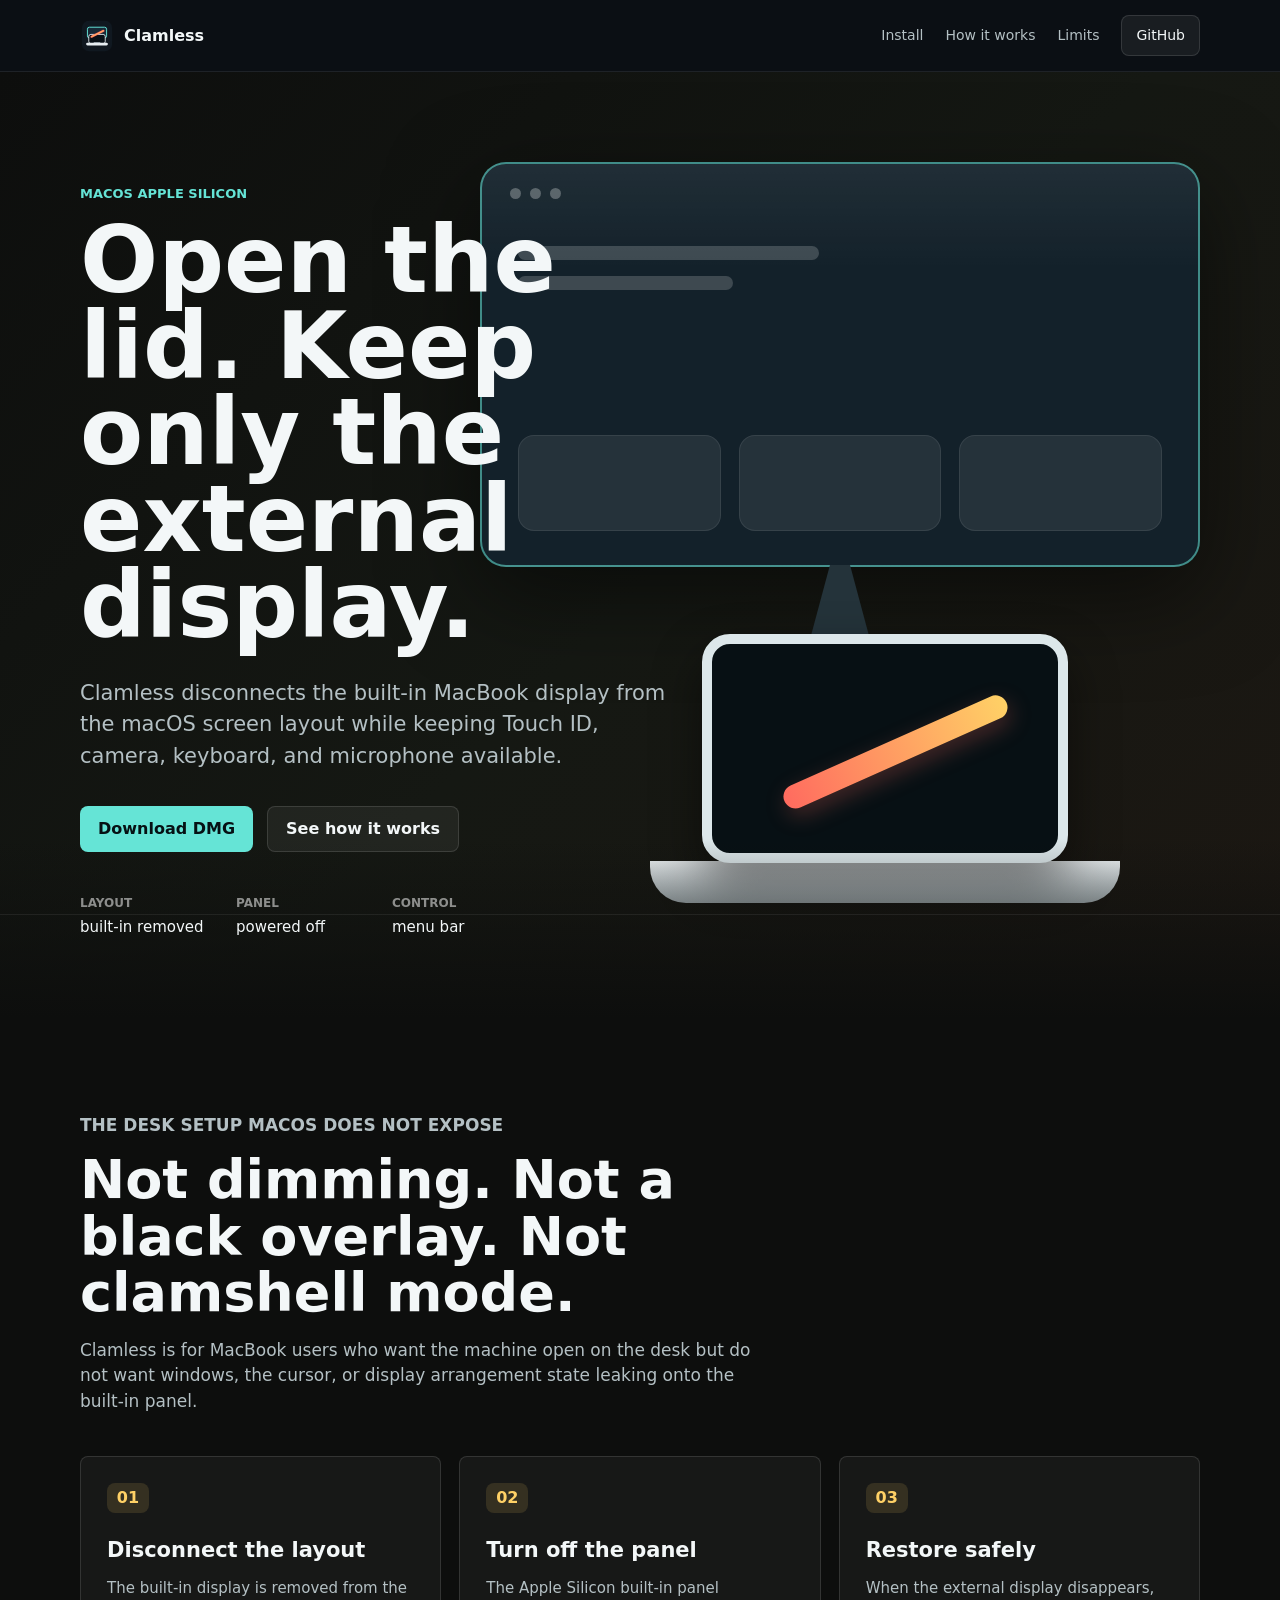
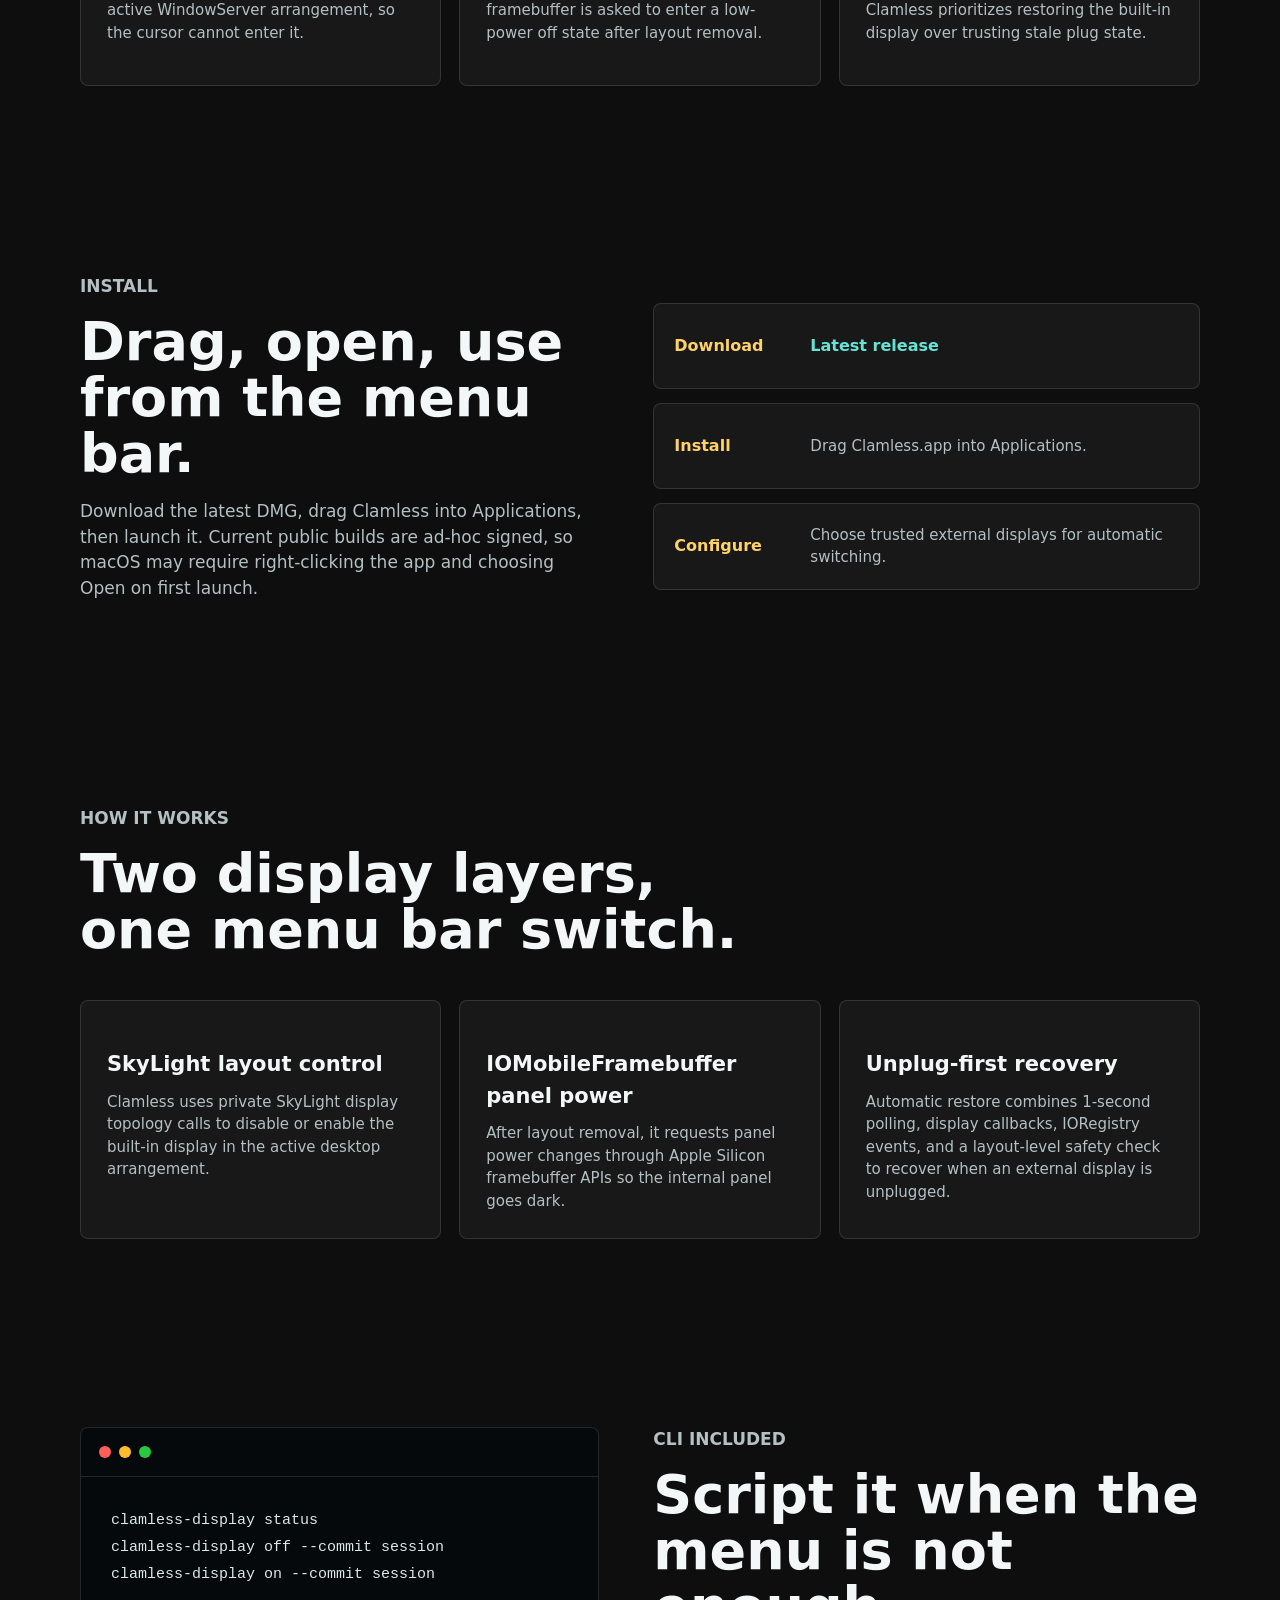
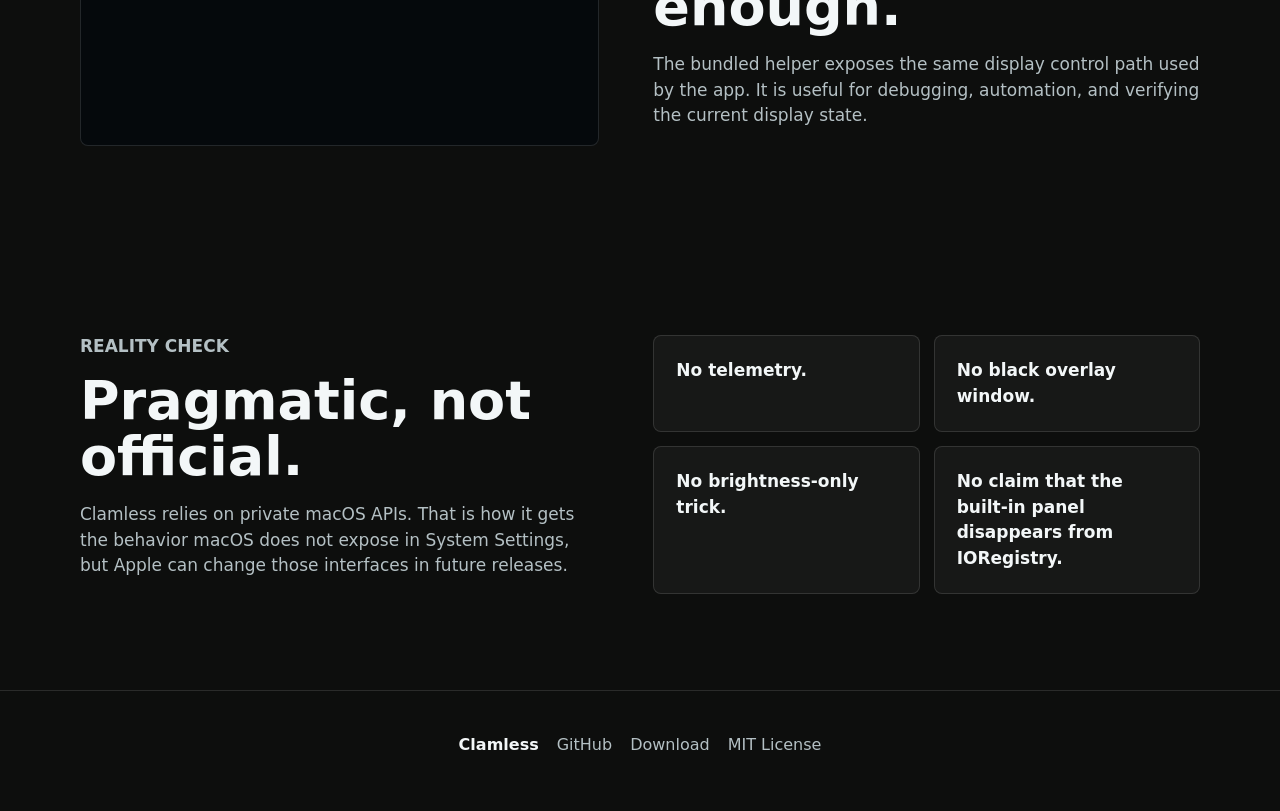
==== docs/index.html @ 0041d4fa "Add GitHub Pages marketing site" ====
<!doctype html>
<html lang="en">
  <head>
    <meta charset="utf-8">
    <meta name="viewport" content="width=device-width, initial-scale=1">
    <meta name="description" content="Clamless disconnects the built-in MacBook display while keeping the lid open, so Touch ID, camera, keyboard, and microphone remain available.">
    <meta property="og:title" content="Clamless">
    <meta property="og:description" content="Disconnect your MacBook's built-in display without closing the lid.">
    <meta property="og:type" content="website">
    <meta property="og:image" content="assets/clamless-icon.svg">
    <meta name="theme-color" content="#101820">
    <title>Clamless - Open-lid built-in display disconnect for MacBook</title>
    <link rel="icon" href="assets/clamless-icon.svg" type="image/svg+xml">
    <link rel="stylesheet" href="styles.css">
  </head>
  <body>
    <header class="site-header">
      <a class="brand" href="#">
        <img src="assets/clamless-icon.svg" width="34" height="34" alt="">
        <span>Clamless</span>
      </a>
      <nav class="nav" aria-label="Primary">
        <a href="#install">Install</a>
        <a href="#how">How it works</a>
        <a href="#limits">Limits</a>
        <a class="nav-button" href="https://github.com/TCXM/clamless">GitHub</a>
      </nav>
    </header>

    <main>
      <section class="hero" aria-labelledby="hero-title">
        <div class="hero-scene" aria-hidden="true">
          <div class="display display-external">
            <div class="display-toolbar">
              <span></span>
              <span></span>
              <span></span>
            </div>
            <div class="display-line wide"></div>
            <div class="display-line medium"></div>
            <div class="display-grid">
              <span></span>
              <span></span>
              <span></span>
            </div>
          </div>
          <div class="laptop">
            <div class="laptop-screen">
              <div class="slash"></div>
            </div>
            <div class="laptop-base"></div>
          </div>
          <div class="desk-line"></div>
        </div>

        <div class="hero-content">
          <p class="eyebrow">macOS Apple Silicon</p>
          <h1 id="hero-title">Open the lid. Keep only the external display.</h1>
          <p class="hero-copy">
            Clamless disconnects the built-in MacBook display from the macOS screen layout while keeping Touch ID, camera, keyboard, and microphone available.
          </p>
          <div class="hero-actions">
            <a class="primary-action" href="https://github.com/TCXM/clamless/releases/latest">Download DMG</a>
            <a class="secondary-action" href="#how">See how it works</a>
          </div>
          <dl class="hero-facts">
            <div>
              <dt>Layout</dt>
              <dd>built-in removed</dd>
            </div>
            <div>
              <dt>Panel</dt>
              <dd>powered off</dd>
            </div>
            <div>
              <dt>Control</dt>
              <dd>menu bar</dd>
            </div>
          </dl>
        </div>
      </section>

      <section class="section intro-section">
        <div class="section-copy">
          <p class="section-kicker">The desk setup macOS does not expose</p>
          <h2>Not dimming. Not a black overlay. Not clamshell mode.</h2>
          <p>
            Clamless is for MacBook users who want the machine open on the desk but do not want windows, the cursor, or display arrangement state leaking onto the built-in panel.
          </p>
        </div>
        <div class="feature-grid">
          <article class="feature">
            <span class="feature-icon">01</span>
            <h3>Disconnect the layout</h3>
            <p>The built-in display is removed from the active WindowServer arrangement, so the cursor cannot enter it.</p>
          </article>
          <article class="feature">
            <span class="feature-icon">02</span>
            <h3>Turn off the panel</h3>
            <p>The Apple Silicon built-in panel framebuffer is asked to enter a low-power off state after layout removal.</p>
          </article>
          <article class="feature">
            <span class="feature-icon">03</span>
            <h3>Restore safely</h3>
            <p>When the external display disappears, Clamless prioritizes restoring the built-in display over trusting stale plug state.</p>
          </article>
        </div>
      </section>

      <section id="install" class="section install-section">
        <div class="section-copy">
          <p class="section-kicker">Install</p>
          <h2>Drag, open, use from the menu bar.</h2>
          <p>
            Download the latest DMG, drag Clamless into Applications, then launch it. Current public builds are ad-hoc signed, so macOS may require right-clicking the app and choosing Open on first launch.
          </p>
        </div>
        <ol class="install-steps">
          <li>
            <span>Download</span>
            <a href="https://github.com/TCXM/clamless/releases/latest">Latest release</a>
          </li>
          <li>
            <span>Install</span>
            <p>Drag Clamless.app into Applications.</p>
          </li>
          <li>
            <span>Configure</span>
            <p>Choose trusted external displays for automatic switching.</p>
          </li>
        </ol>
      </section>

      <section id="how" class="section how-section">
        <div class="section-copy">
          <p class="section-kicker">How it works</p>
          <h2>Two display layers, one menu bar switch.</h2>
        </div>
        <div class="timeline">
          <article>
            <h3>SkyLight layout control</h3>
            <p>Clamless uses private SkyLight display topology calls to disable or enable the built-in display in the active desktop arrangement.</p>
          </article>
          <article>
            <h3>IOMobileFramebuffer panel power</h3>
            <p>After layout removal, it requests panel power changes through Apple Silicon framebuffer APIs so the internal panel goes dark.</p>
          </article>
          <article>
            <h3>Unplug-first recovery</h3>
            <p>Automatic restore combines 1-second polling, display callbacks, IORegistry events, and a layout-level safety check to recover when an external display is unplugged.</p>
          </article>
        </div>
      </section>

      <section class="section command-section">
        <div class="terminal">
          <div class="terminal-bar">
            <span></span>
            <span></span>
            <span></span>
          </div>
          <pre><code>clamless-display status
clamless-display off --commit session
clamless-display on --commit session</code></pre>
        </div>
        <div class="section-copy">
          <p class="section-kicker">CLI included</p>
          <h2>Script it when the menu is not enough.</h2>
          <p>
            The bundled helper exposes the same display control path used by the app. It is useful for debugging, automation, and verifying the current display state.
          </p>
        </div>
      </section>

      <section id="limits" class="section limits-section">
        <div class="section-copy">
          <p class="section-kicker">Reality check</p>
          <h2>Pragmatic, not official.</h2>
          <p>
            Clamless relies on private macOS APIs. That is how it gets the behavior macOS does not expose in System Settings, but Apple can change those interfaces in future releases.
          </p>
        </div>
        <div class="limit-list">
          <p>No telemetry.</p>
          <p>No black overlay window.</p>
          <p>No brightness-only trick.</p>
          <p>No claim that the built-in panel disappears from IORegistry.</p>
        </div>
      </section>
    </main>

    <footer class="site-footer">
      <span>Clamless</span>
      <a href="https://github.com/TCXM/clamless">GitHub</a>
      <a href="https://github.com/TCXM/clamless/releases/latest">Download</a>
      <a href="https://github.com/TCXM/clamless/blob/main/LICENSE">MIT License</a>
    </footer>
  </body>
</html>
---- docs/styles.css ----
:root {
  color-scheme: dark;
  --bg: #0d0e0d;
  --surface: #171916;
  --surface-2: #22241f;
  --text: #f3f7f8;
  --muted: #b4c0c4;
  --line: rgba(255, 255, 255, 0.12);
  --teal: #65e4d6;
  --amber: #ffd166;
  --coral: #ff6b5f;
  --steel: #dce7ea;
  --max: 1120px;
}

* {
  box-sizing: border-box;
}

html {
  scroll-behavior: smooth;
}

body {
  margin: 0;
  background: var(--bg);
  color: var(--text);
  font-family: ui-sans-serif, system-ui, -apple-system, BlinkMacSystemFont, "SF Pro Text", "Segoe UI", sans-serif;
  line-height: 1.5;
}

a {
  color: inherit;
  text-decoration: none;
}

.site-header {
  position: sticky;
  top: 0;
  z-index: 20;
  display: flex;
  align-items: center;
  justify-content: space-between;
  min-height: 72px;
  padding: 0 max(24px, calc((100vw - var(--max)) / 2));
  border-bottom: 1px solid rgba(255, 255, 255, 0.08);
  background: rgba(11, 17, 22, 0.82);
  backdrop-filter: blur(18px);
}

.brand {
  display: inline-flex;
  align-items: center;
  gap: 10px;
  font-weight: 760;
  letter-spacing: 0;
}

.brand img {
  border-radius: 8px;
}

.nav {
  display: flex;
  align-items: center;
  gap: 22px;
  color: var(--muted);
  font-size: 14px;
}

.nav a:hover {
  color: var(--text);
}

.nav-button {
  padding: 9px 14px;
  border: 1px solid var(--line);
  border-radius: 8px;
  color: var(--text);
  background: rgba(255, 255, 255, 0.06);
}

.hero {
  position: relative;
  display: grid;
  align-items: center;
  min-height: min(760px, calc(100vh - 72px));
  overflow: hidden;
  padding: 96px max(24px, calc((100vw - var(--max)) / 2)) 80px;
  isolation: isolate;
}

.hero::before {
  content: "";
  position: absolute;
  inset: 0;
  z-index: -3;
  background:
    linear-gradient(135deg, #0d0e0d 0%, #151813 52%, #1c1712 100%);
}

.hero::after {
  content: "";
  position: absolute;
  inset: auto 0 0;
  z-index: -1;
  height: 180px;
  background: linear-gradient(180deg, rgba(11, 17, 22, 0), var(--bg));
}

.hero-scene {
  position: absolute;
  inset: 0;
  z-index: -2;
  pointer-events: none;
}

.display {
  position: absolute;
  right: max(34px, calc((100vw - var(--max)) / 2));
  top: 90px;
  width: min(58vw, 720px);
  aspect-ratio: 16 / 9;
  border: 2px solid rgba(101, 228, 214, 0.55);
  border-radius: 26px;
  background:
    linear-gradient(180deg, rgba(255, 255, 255, 0.06), transparent 26%),
    #13212a;
  box-shadow: 0 28px 90px rgba(0, 0, 0, 0.5);
}

.display::after {
  content: "";
  position: absolute;
  left: 45%;
  bottom: -96px;
  width: 10%;
  height: 96px;
  background: #24333a;
  clip-path: polygon(36% 0, 64% 0, 100% 100%, 0 100%);
}

.display-toolbar {
  position: absolute;
  left: 28px;
  top: 24px;
  display: flex;
  gap: 9px;
}

.display-toolbar span {
  width: 11px;
  height: 11px;
  border-radius: 50%;
  background: rgba(255, 255, 255, 0.28);
}

.display-line {
  position: absolute;
  left: 36px;
  height: 14px;
  border-radius: 7px;
  background: rgba(255, 255, 255, 0.18);
}

.display-line.wide {
  top: 82px;
  width: 42%;
}

.display-line.medium {
  top: 112px;
  width: 30%;
}

.display-grid {
  position: absolute;
  left: 36px;
  right: 36px;
  bottom: 34px;
  display: grid;
  grid-template-columns: repeat(3, 1fr);
  gap: 18px;
}

.display-grid span {
  height: 96px;
  border-radius: 16px;
  background: rgba(255, 255, 255, 0.08);
  border: 1px solid rgba(255, 255, 255, 0.08);
}

.laptop {
  position: absolute;
  right: max(88px, calc((100vw - var(--max)) / 2 + 80px));
  bottom: 116px;
  width: min(38vw, 470px);
}

.laptop-screen {
  position: relative;
  width: 78%;
  aspect-ratio: 16 / 10;
  margin: 0 auto;
  border: 10px solid var(--steel);
  border-radius: 28px;
  background: #071014;
  box-shadow: 0 22px 50px rgba(0, 0, 0, 0.48);
}

.slash {
  position: absolute;
  left: 18%;
  top: 46%;
  width: 70%;
  height: 24px;
  border-radius: 12px;
  transform: rotate(-24deg);
  background: linear-gradient(90deg, var(--coral), var(--amber));
  box-shadow: 0 8px 22px rgba(255, 107, 95, 0.26);
}

.laptop-base {
  width: 100%;
  height: 42px;
  margin-top: -2px;
  border-radius: 0 0 36px 36px;
  background: linear-gradient(180deg, #f3f8fa, #b8c4c8);
}

.desk-line {
  position: absolute;
  left: 0;
  right: 0;
  bottom: 104px;
  height: 1px;
  background: rgba(255, 255, 255, 0.12);
}

.hero-content {
  width: min(620px, 100%);
  padding-top: 16px;
}

.eyebrow,
.section-kicker {
  margin: 0 0 14px;
  color: var(--teal);
  font-size: 13px;
  font-weight: 760;
  letter-spacing: 0;
  text-transform: uppercase;
}

h1,
h2,
h3,
p {
  letter-spacing: 0;
}

h1 {
  max-width: 760px;
  margin: 0;
  font-size: 92px;
  line-height: 0.94;
}

.hero-copy {
  max-width: 590px;
  margin: 28px 0 0;
  color: var(--muted);
  font-size: 21px;
}

.hero-actions {
  display: flex;
  flex-wrap: wrap;
  gap: 14px;
  margin-top: 34px;
}

.primary-action,
.secondary-action {
  display: inline-flex;
  align-items: center;
  min-height: 46px;
  padding: 0 18px;
  border-radius: 8px;
  font-weight: 720;
}

.primary-action {
  background: var(--teal);
  color: #061114;
}

.secondary-action {
  border: 1px solid var(--line);
  background: rgba(255, 255, 255, 0.06);
}

.hero-facts {
  display: flex;
  flex-wrap: wrap;
  gap: 24px;
  margin: 42px 0 0;
  padding: 0;
}

.hero-facts div {
  min-width: 132px;
}

.hero-facts dt {
  color: rgba(255, 255, 255, 0.52);
  font-size: 12px;
  font-weight: 720;
  text-transform: uppercase;
}

.hero-facts dd {
  margin: 4px 0 0;
  color: var(--text);
  font-size: 15px;
}

.section {
  width: min(var(--max), calc(100% - 48px));
  margin: 0 auto;
  padding: 94px 0;
}

.section-copy {
  max-width: 690px;
}

.section h2 {
  margin: 0;
  font-size: 54px;
  line-height: 1.04;
}

.section p {
  color: var(--muted);
  font-size: 17px;
}

.feature-grid {
  display: grid;
  grid-template-columns: repeat(3, 1fr);
  gap: 18px;
  margin-top: 42px;
}

.feature,
.install-steps li,
.timeline article,
.terminal,
.limit-list p {
  border: 1px solid var(--line);
  border-radius: 8px;
  background: rgba(255, 255, 255, 0.045);
}

.feature {
  min-height: 230px;
  padding: 26px;
}

.feature-icon {
  display: inline-flex;
  align-items: center;
  justify-content: center;
  width: 42px;
  height: 30px;
  border-radius: 8px;
  background: rgba(255, 209, 102, 0.13);
  color: var(--amber);
  font-weight: 800;
}

.feature h3,
.timeline h3 {
  margin: 22px 0 10px;
  font-size: 21px;
}

.feature p,
.timeline p,
.install-steps p {
  margin: 0;
  font-size: 15px;
}

.install-section,
.command-section,
.limits-section {
  display: grid;
  grid-template-columns: minmax(0, 0.95fr) minmax(340px, 1fr);
  gap: 54px;
  align-items: center;
}

.install-steps {
  display: grid;
  gap: 14px;
  margin: 0;
  padding: 0;
  list-style: none;
}

.install-steps li {
  display: grid;
  grid-template-columns: 118px 1fr;
  gap: 18px;
  min-height: 86px;
  align-items: center;
  padding: 20px;
}

.install-steps span {
  color: var(--amber);
  font-weight: 780;
}

.install-steps a {
  color: var(--teal);
  font-weight: 760;
}

.timeline {
  display: grid;
  grid-template-columns: repeat(3, 1fr);
  gap: 18px;
  margin-top: 42px;
}

.timeline article {
  padding: 26px;
}

.command-section {
  align-items: stretch;
}

.terminal {
  overflow: hidden;
  background: #05090c;
}

.terminal-bar {
  display: flex;
  gap: 8px;
  padding: 18px;
  border-bottom: 1px solid var(--line);
}

.terminal-bar span {
  width: 12px;
  height: 12px;
  border-radius: 50%;
  background: #ff5f57;
}

.terminal-bar span:nth-child(2) {
  background: #ffbd2e;
}

.terminal-bar span:nth-child(3) {
  background: #28c840;
}

pre {
  margin: 0;
  padding: 30px;
  overflow: auto;
  color: var(--steel);
  font: 15px/1.8 ui-monospace, "SF Mono", Menlo, Consolas, monospace;
}

.limit-list {
  display: grid;
  grid-template-columns: 1fr 1fr;
  gap: 14px;
}

.limit-list p {
  margin: 0;
  padding: 22px;
  color: var(--text);
  font-weight: 680;
}

.site-footer {
  display: flex;
  flex-wrap: wrap;
  justify-content: center;
  gap: 18px;
  padding: 42px 24px 54px;
  border-top: 1px solid var(--line);
  color: var(--muted);
}

.site-footer span {
  color: var(--text);
  font-weight: 760;
}

.site-footer a:hover {
  color: var(--text);
}

@media (max-width: 860px) {
  .site-header {
    min-height: 64px;
  }

  .nav a:not(.nav-button) {
    display: none;
  }

  .hero {
    min-height: 760px;
    padding-top: 72px;
    align-items: start;
  }

  .hero-scene {
    opacity: 0.38;
  }

  .display {
    right: -140px;
    top: 420px;
    width: 620px;
  }

  .laptop {
    right: 24px;
    bottom: 70px;
    width: 360px;
  }

  .hero-content {
    padding-top: 0;
  }

  h1 {
    font-size: 68px;
  }

  .section h2 {
    font-size: 44px;
  }

  .feature-grid,
  .timeline,
  .install-section,
  .command-section,
  .limits-section {
    grid-template-columns: 1fr;
  }

  .install-section,
  .command-section,
  .limits-section {
    gap: 30px;
  }
}

@media (max-width: 560px) {
  .site-header {
    padding-inline: 18px;
  }

  .brand span {
    font-size: 15px;
  }

  .nav-button {
    padding-inline: 12px;
  }

  .hero {
    padding-inline: 18px;
  }

  .hero-scene {
    display: none;
  }

  h1 {
    font-size: 56px;
  }

  .hero-copy {
    font-size: 18px;
  }

  .hero-actions {
    align-items: stretch;
    flex-direction: column;
  }

  .primary-action,
  .secondary-action {
    justify-content: center;
  }

  .section {
    width: calc(100% - 36px);
    padding: 70px 0;
  }

  .section h2 {
    font-size: 36px;
  }

  .install-steps li {
    grid-template-columns: 1fr;
    gap: 8px;
  }

  .limit-list {
    grid-template-columns: 1fr;
  }

  pre {
    padding: 22px;
    font-size: 13px;
  }
}
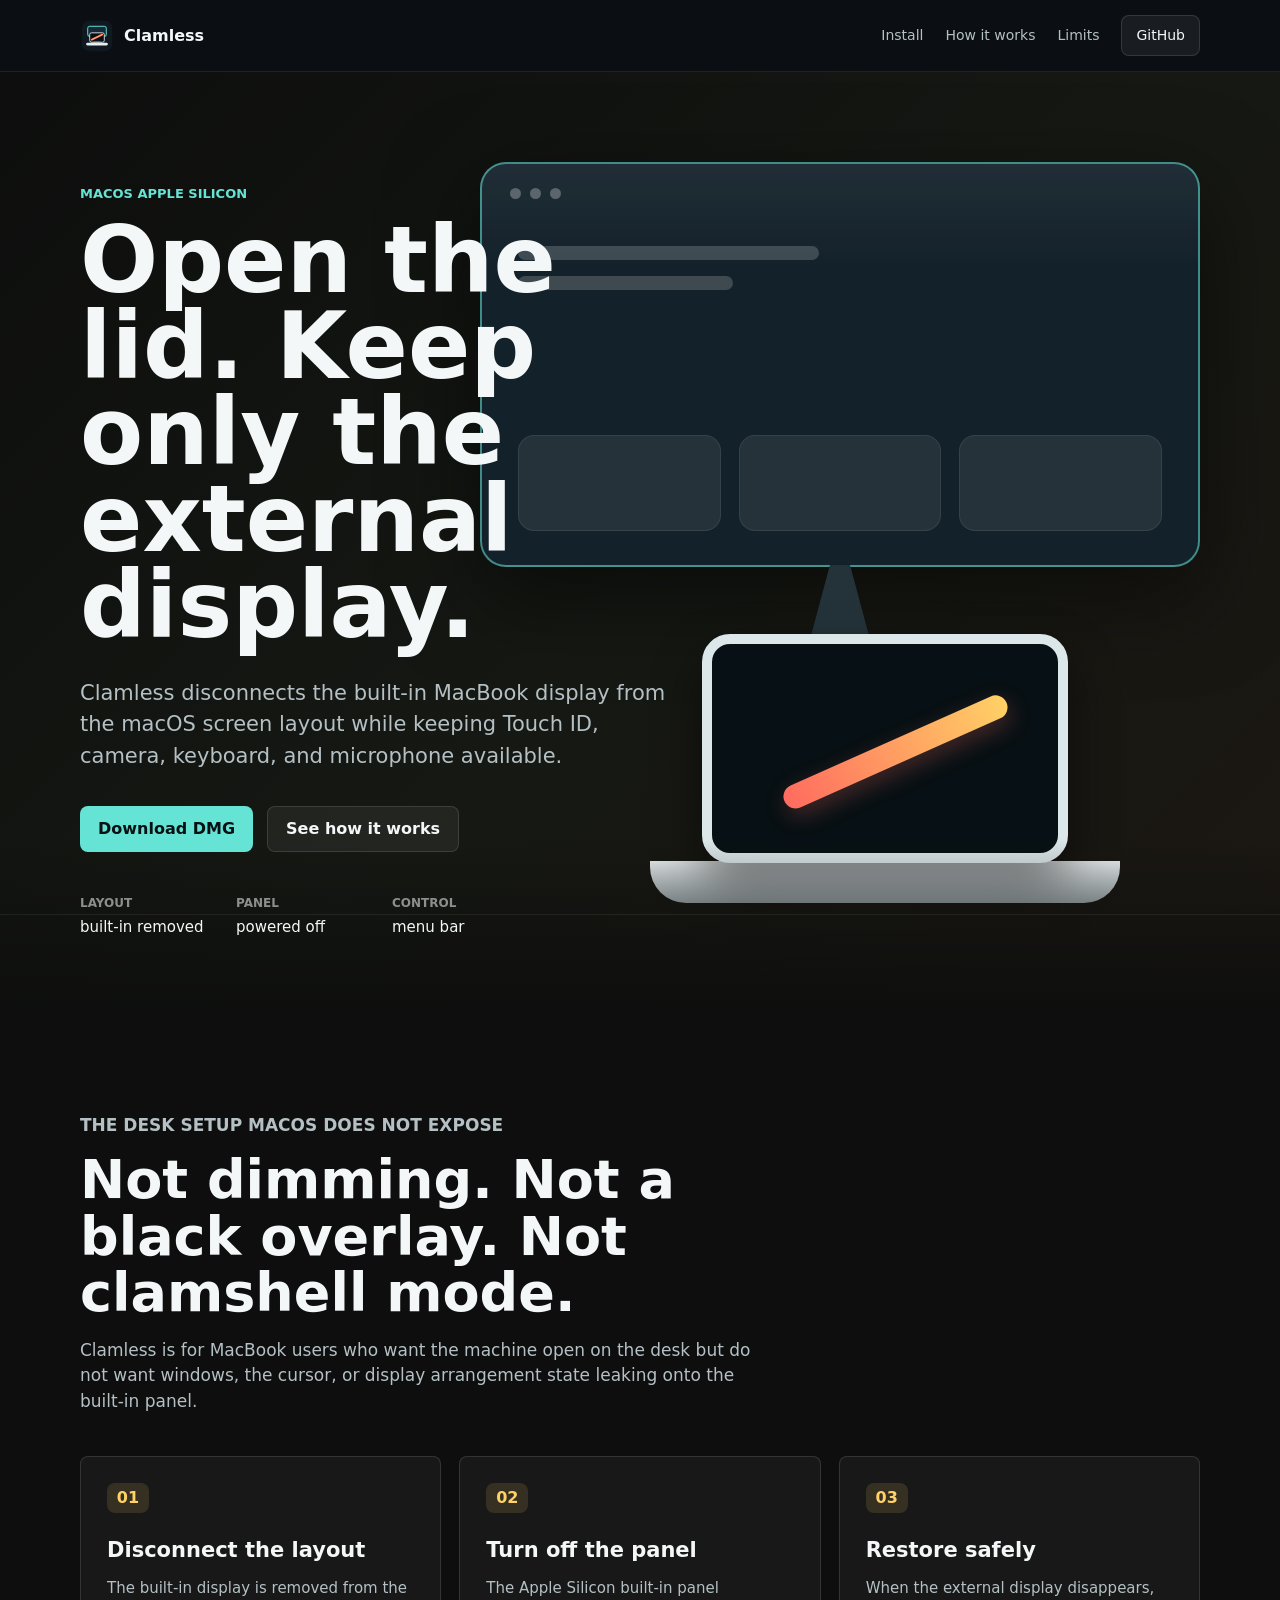
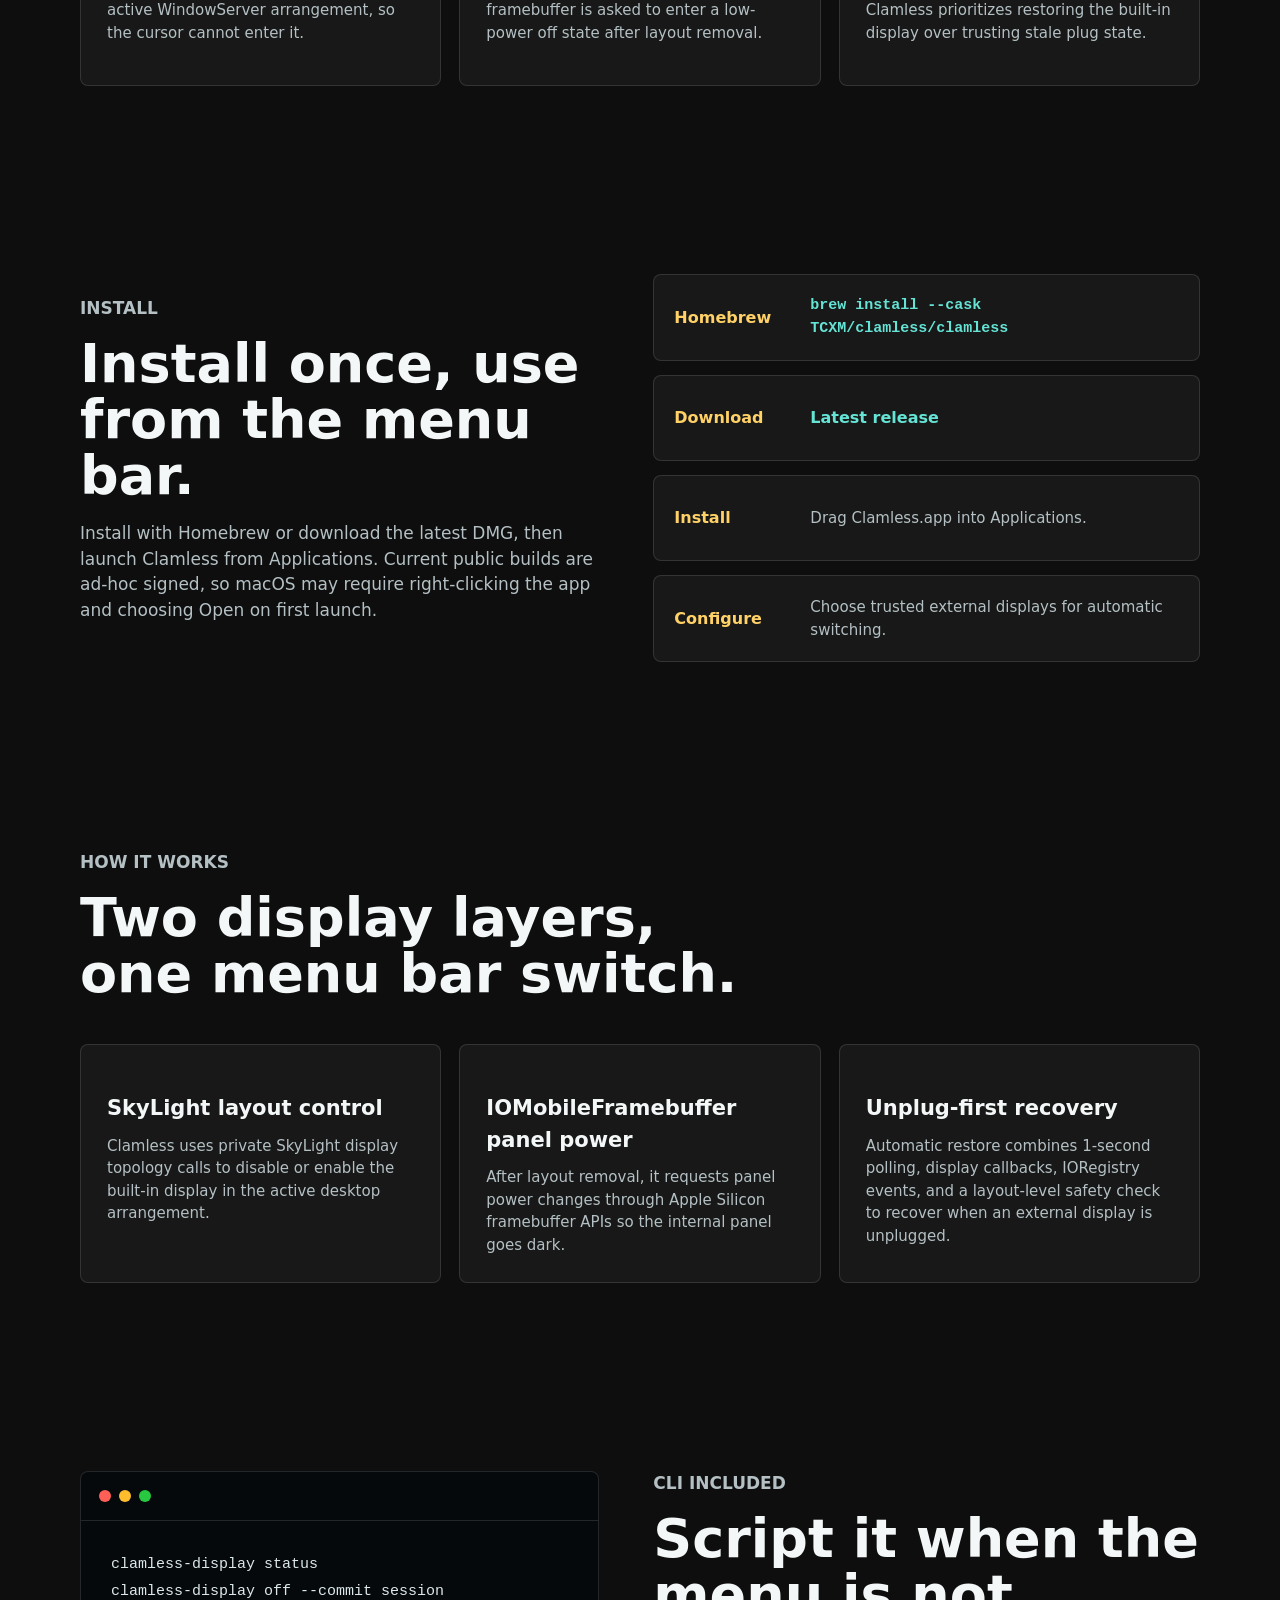
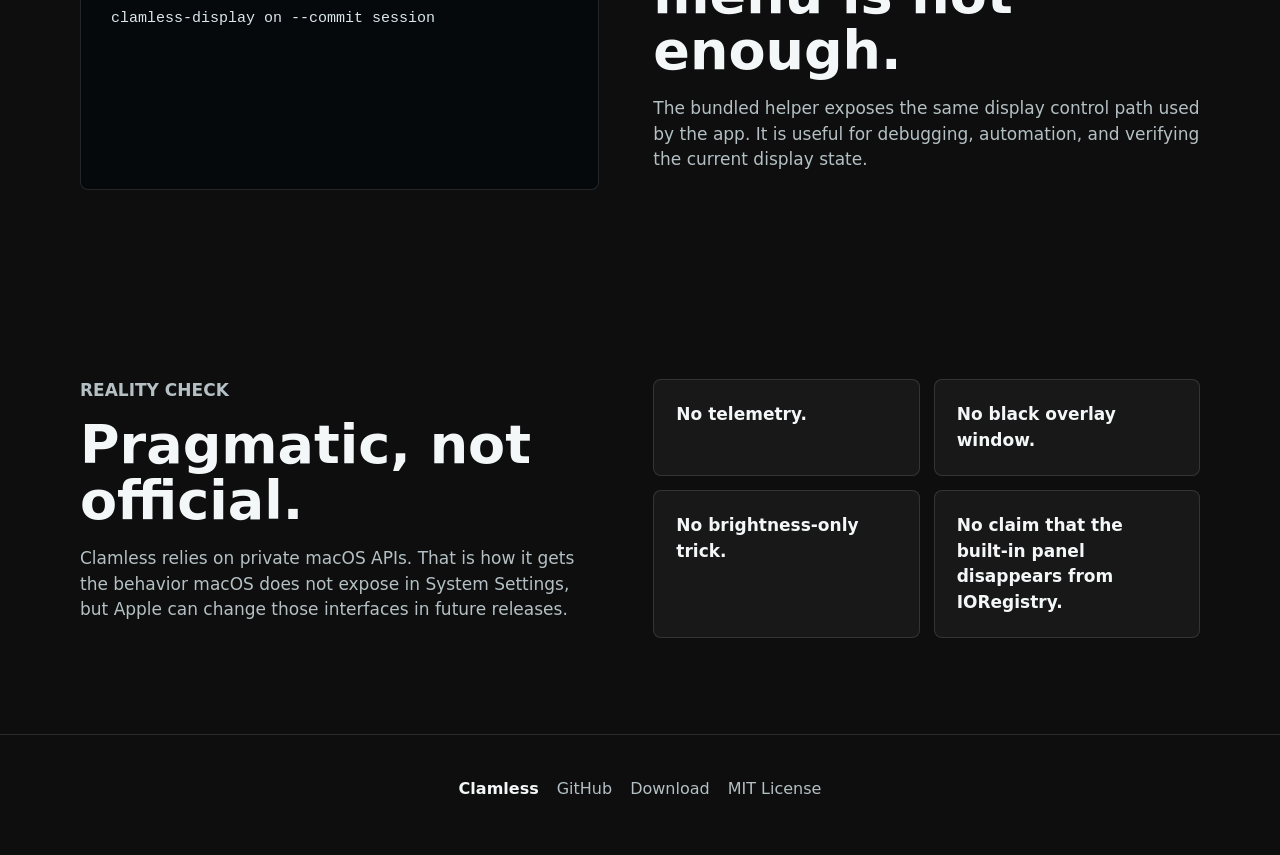
==== commit 60ab5e2d: "Prepare v0.1.1 release" ====
--- a/docs/index.html
+++ b/docs/index.html
@@ -7,9 +7,11 @@
     <meta property="og:title" content="Clamless">
     <meta property="og:description" content="Disconnect your MacBook's built-in display without closing the lid.">
     <meta property="og:type" content="website">
+    <meta property="og:url" content="https://clamless.yuxiaozhu.me/">
     <meta property="og:image" content="assets/clamless-icon.svg">
     <meta name="theme-color" content="#101820">
     <title>Clamless - Open-lid built-in display disconnect for MacBook</title>
+    <link rel="canonical" href="https://clamless.yuxiaozhu.me/">
     <link rel="icon" href="assets/clamless-icon.svg" type="image/svg+xml">
     <link rel="stylesheet" href="styles.css">
   </head>
@@ -110,12 +112,16 @@
       <section id="install" class="section install-section">
         <div class="section-copy">
           <p class="section-kicker">Install</p>
-          <h2>Drag, open, use from the menu bar.</h2>
-          <p>
-            Download the latest DMG, drag Clamless into Applications, then launch it. Current public builds are ad-hoc signed, so macOS may require right-clicking the app and choosing Open on first launch.
+          <h2>Install once, use from the menu bar.</h2>
+          <p>
+            Install with Homebrew or download the latest DMG, then launch Clamless from Applications. Current public builds are ad-hoc signed, so macOS may require right-clicking the app and choosing Open on first launch.
           </p>
         </div>
         <ol class="install-steps">
+          <li>
+            <span>Homebrew</span>
+            <code>brew install --cask TCXM/clamless/clamless</code>
+          </li>
           <li>
             <span>Download</span>
             <a href="https://github.com/TCXM/clamless/releases/latest">Latest release</a>
--- a/docs/styles.css
+++ b/docs/styles.css
@@ -388,7 +388,8 @@
 
 .feature p,
 .timeline p,
-.install-steps p {
+.install-steps p,
+.install-steps code {
   margin: 0;
   font-size: 15px;
 }
@@ -427,6 +428,14 @@
 .install-steps a {
   color: var(--teal);
   font-weight: 760;
+}
+
+.install-steps code {
+  min-width: 0;
+  overflow-wrap: anywhere;
+  color: var(--teal);
+  font-family: "SF Mono", ui-monospace, Menlo, Consolas, monospace;
+  font-weight: 700;
 }
 
 .timeline {
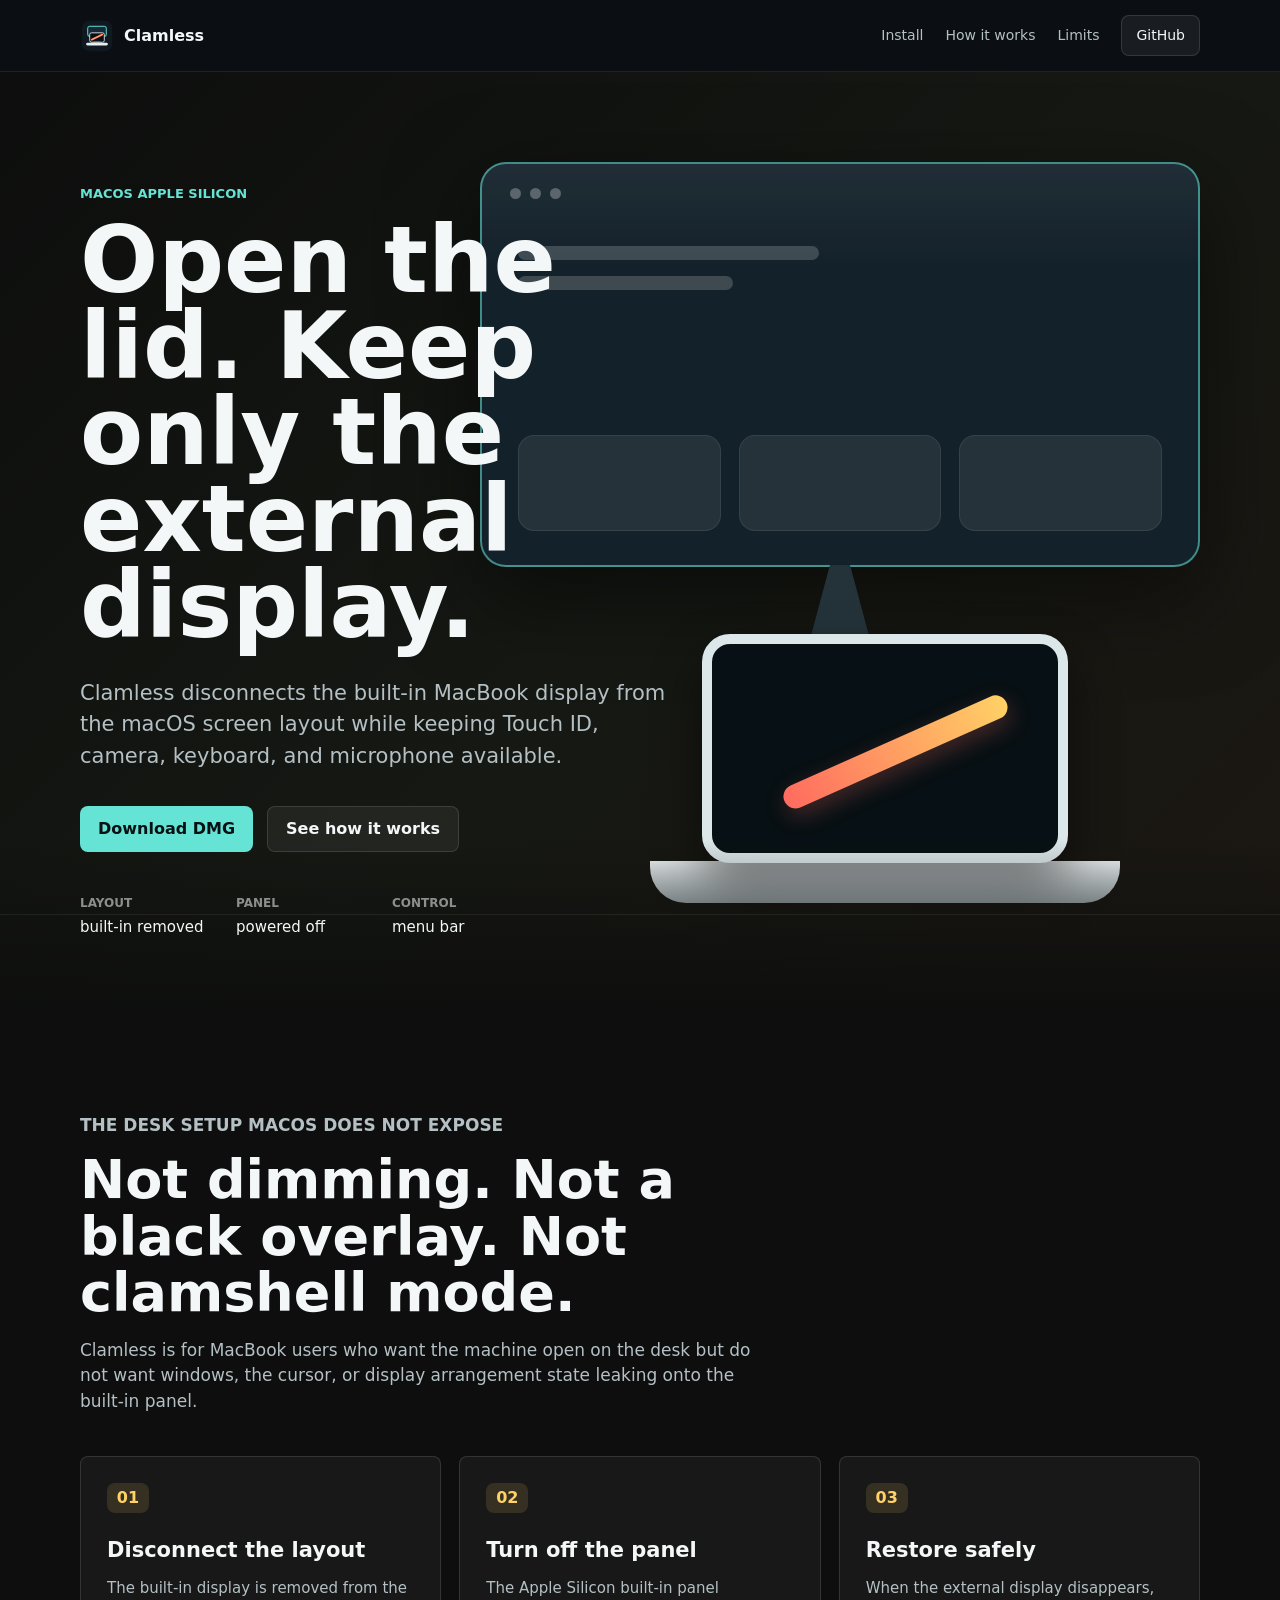
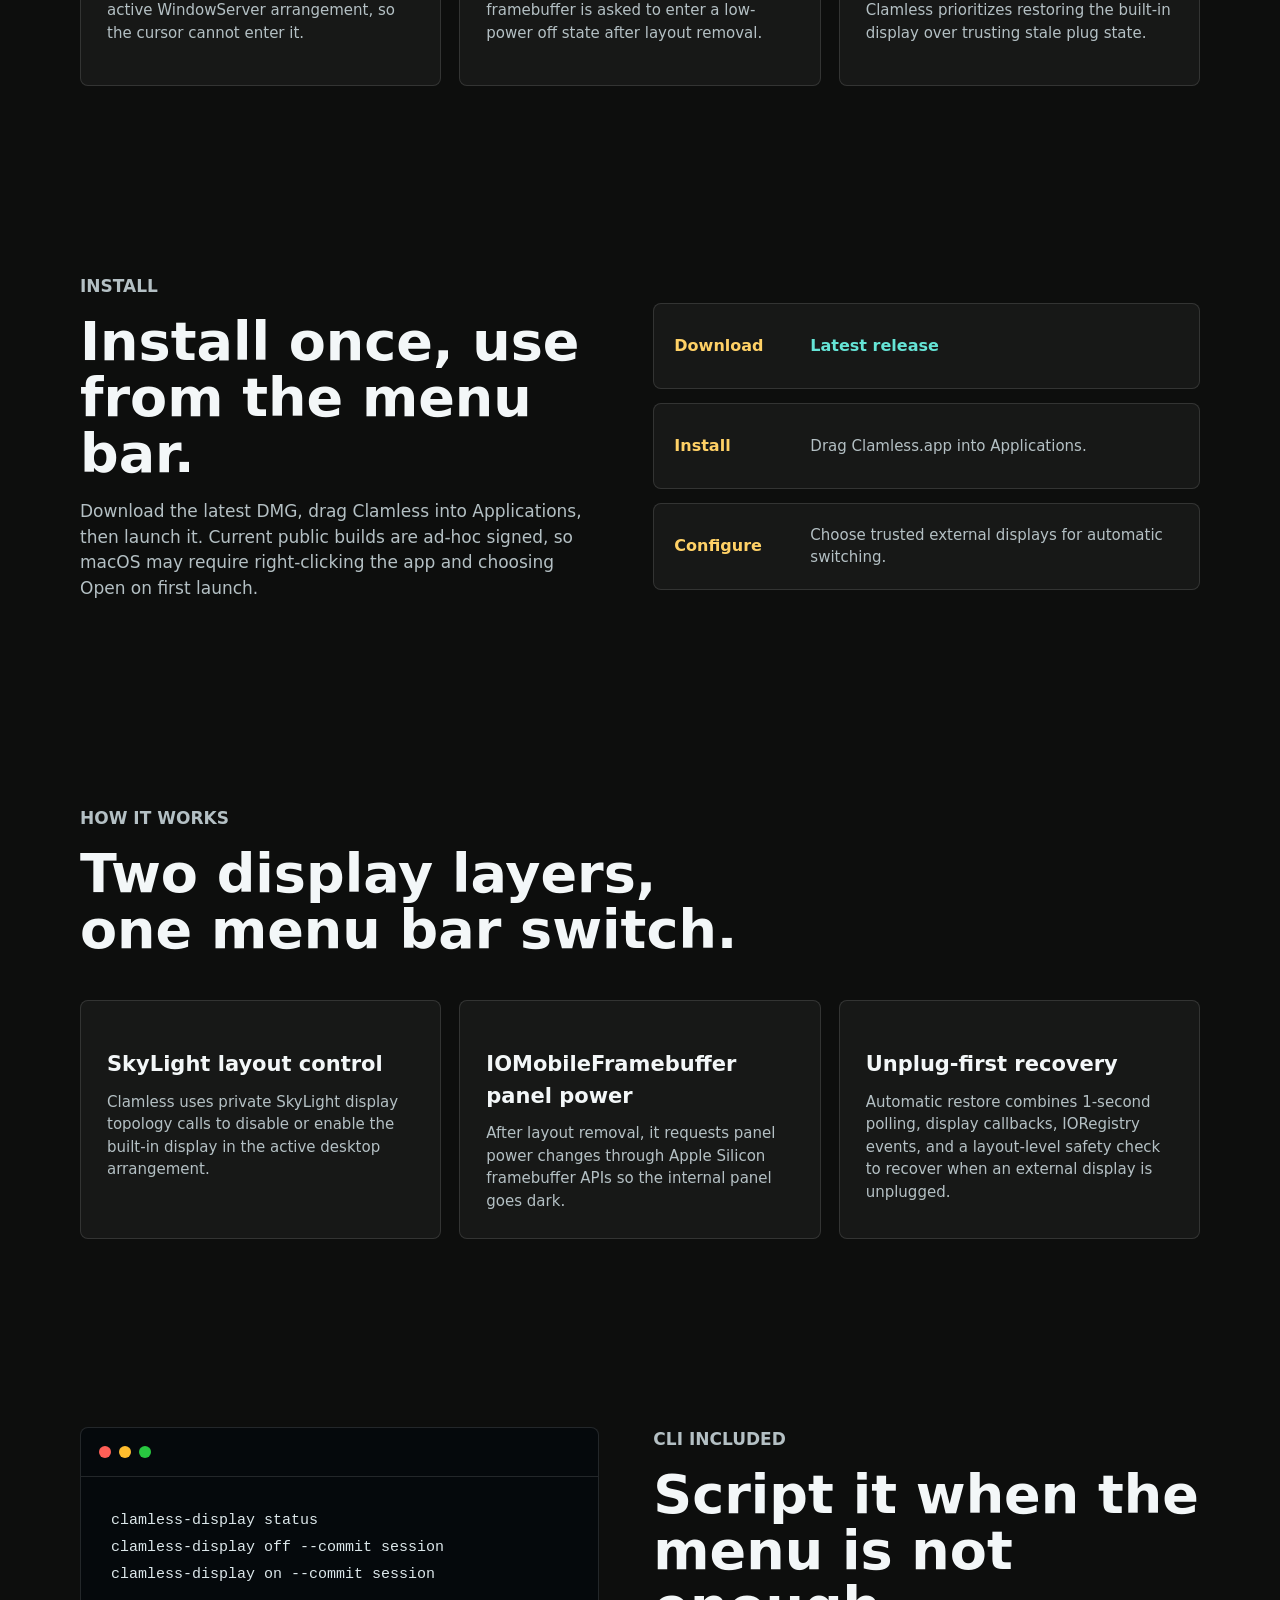
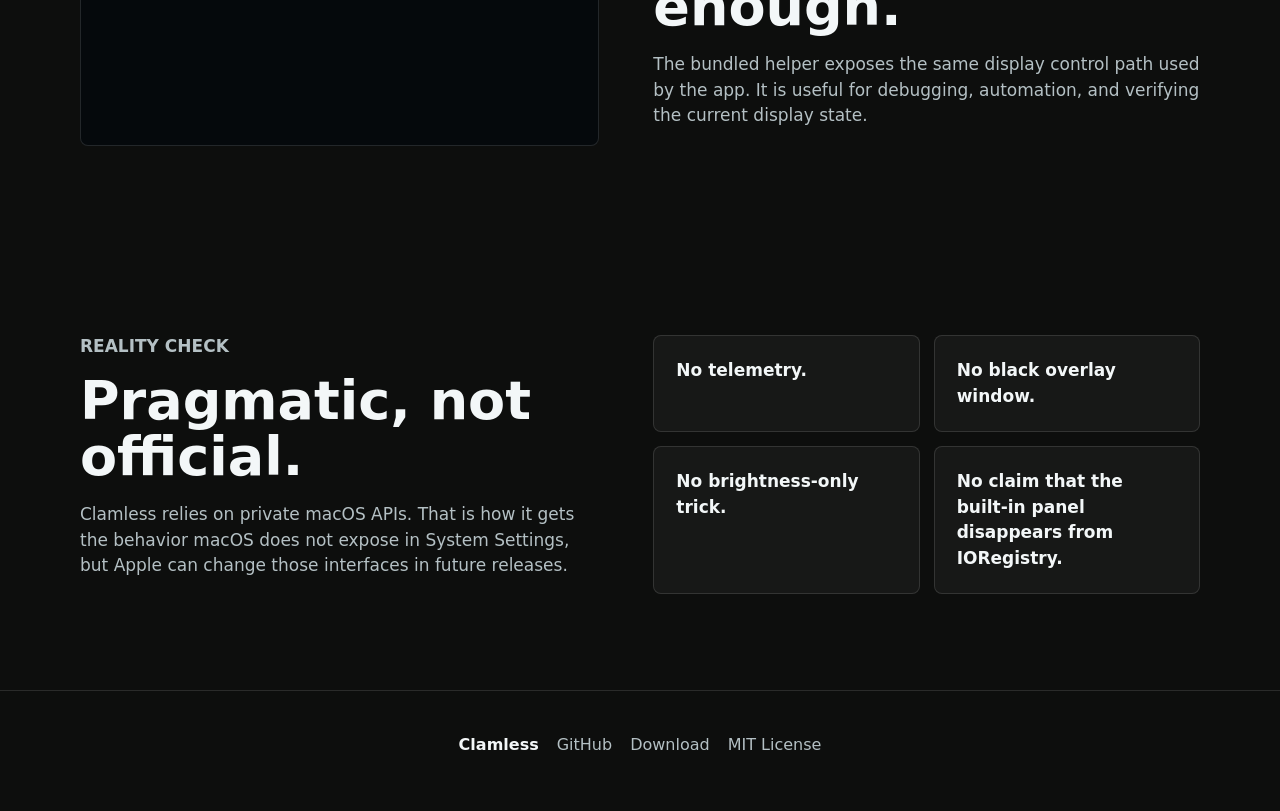
==== commit 21490019: "Remove Homebrew install references" ====
--- a/docs/index.html
+++ b/docs/index.html
@@ -114,14 +114,10 @@
           <p class="section-kicker">Install</p>
           <h2>Install once, use from the menu bar.</h2>
           <p>
-            Install with Homebrew or download the latest DMG, then launch Clamless from Applications. Current public builds are ad-hoc signed, so macOS may require right-clicking the app and choosing Open on first launch.
+            Download the latest DMG, drag Clamless into Applications, then launch it. Current public builds are ad-hoc signed, so macOS may require right-clicking the app and choosing Open on first launch.
           </p>
         </div>
         <ol class="install-steps">
-          <li>
-            <span>Homebrew</span>
-            <code>brew install --cask TCXM/clamless/clamless</code>
-          </li>
           <li>
             <span>Download</span>
             <a href="https://github.com/TCXM/clamless/releases/latest">Latest release</a>
--- a/docs/styles.css
+++ b/docs/styles.css
@@ -388,8 +388,7 @@
 
 .feature p,
 .timeline p,
-.install-steps p,
-.install-steps code {
+.install-steps p {
   margin: 0;
   font-size: 15px;
 }
@@ -428,14 +427,6 @@
 .install-steps a {
   color: var(--teal);
   font-weight: 760;
-}
-
-.install-steps code {
-  min-width: 0;
-  overflow-wrap: anywhere;
-  color: var(--teal);
-  font-family: "SF Mono", ui-monospace, Menlo, Consolas, monospace;
-  font-weight: 700;
 }
 
 .timeline {
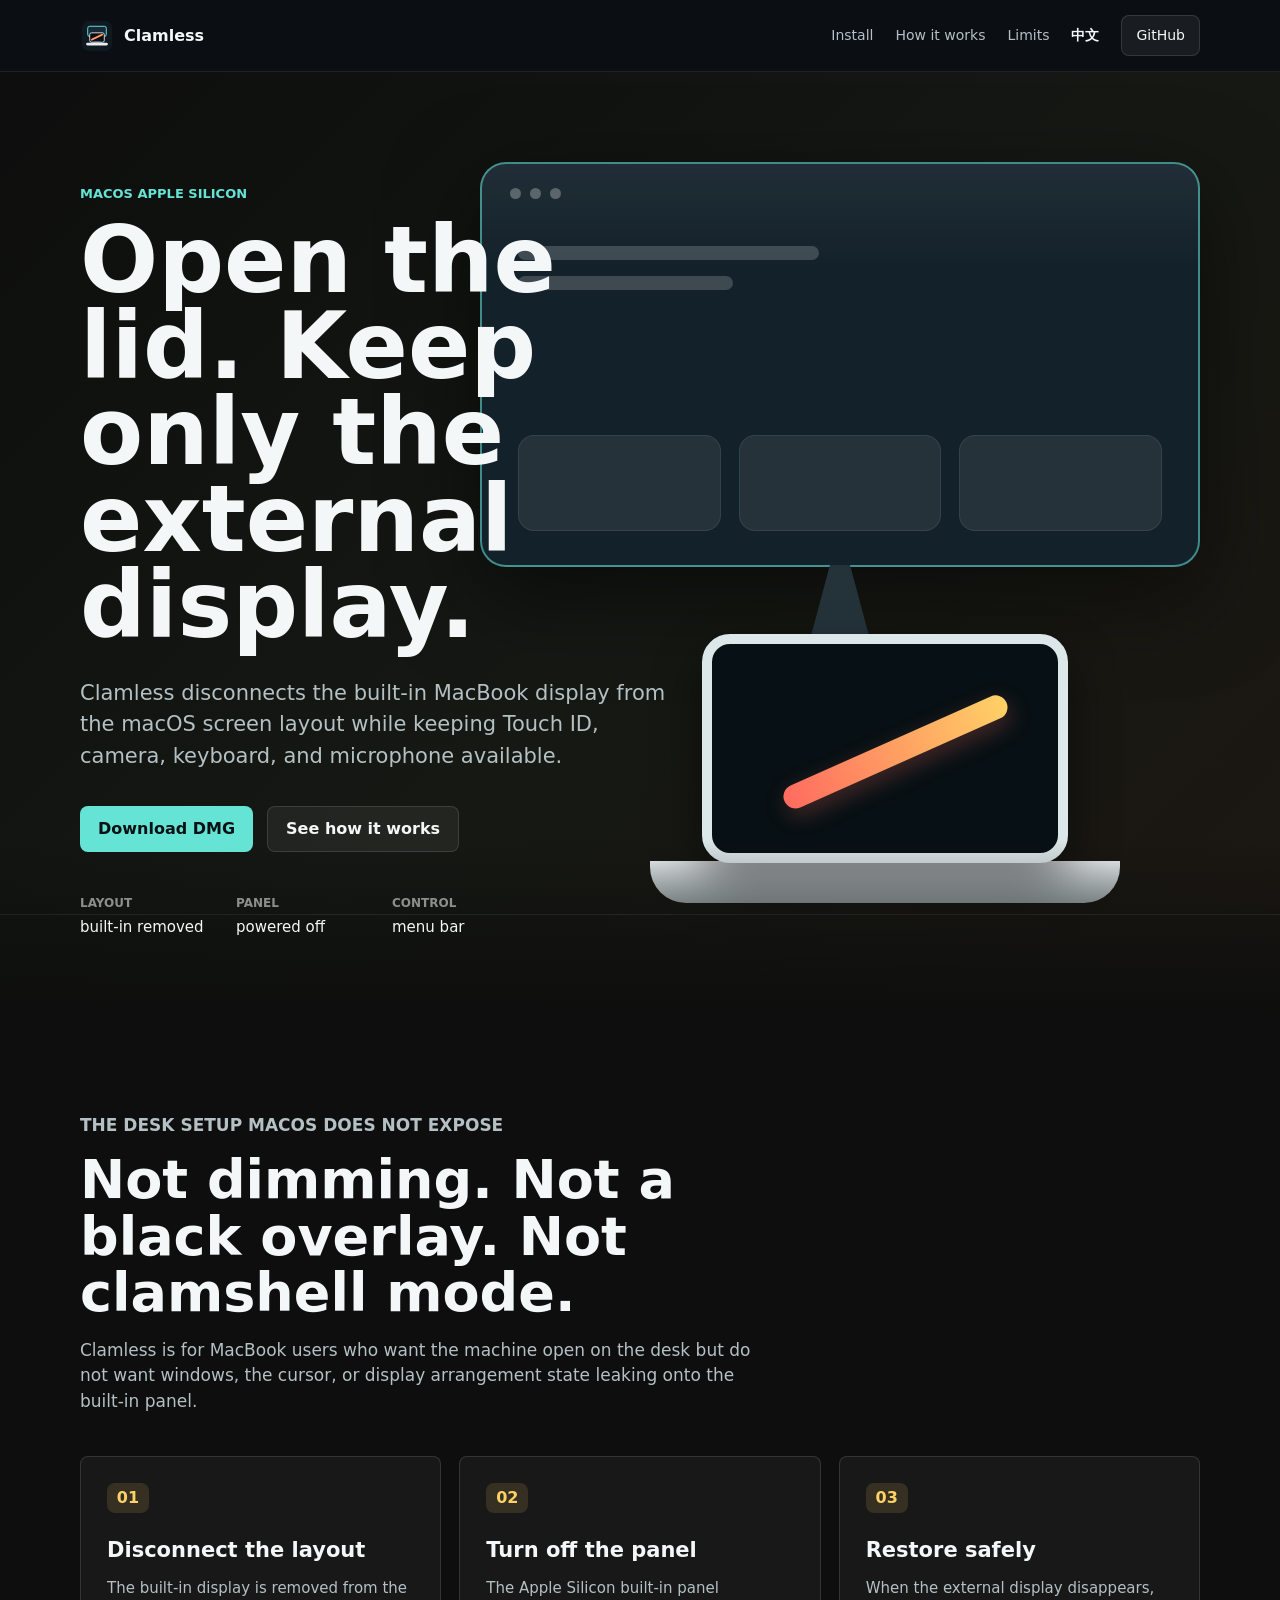
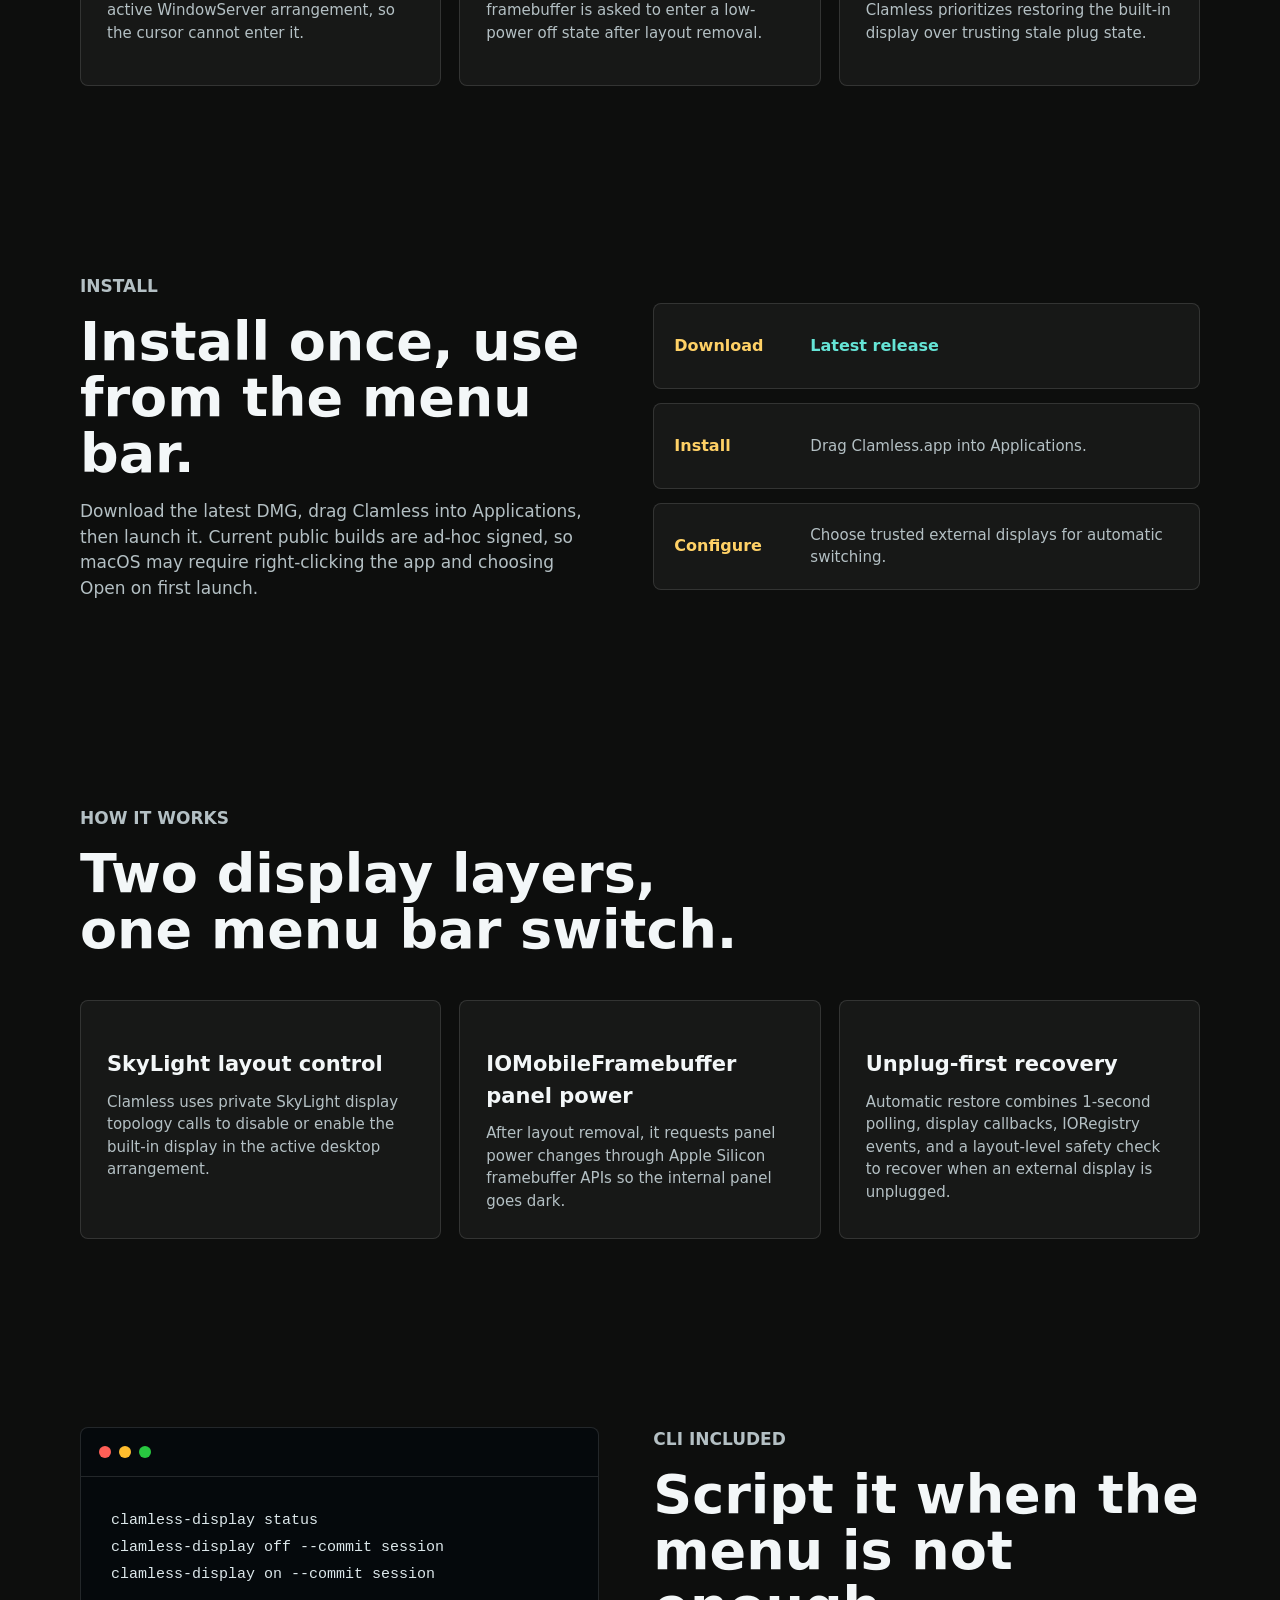
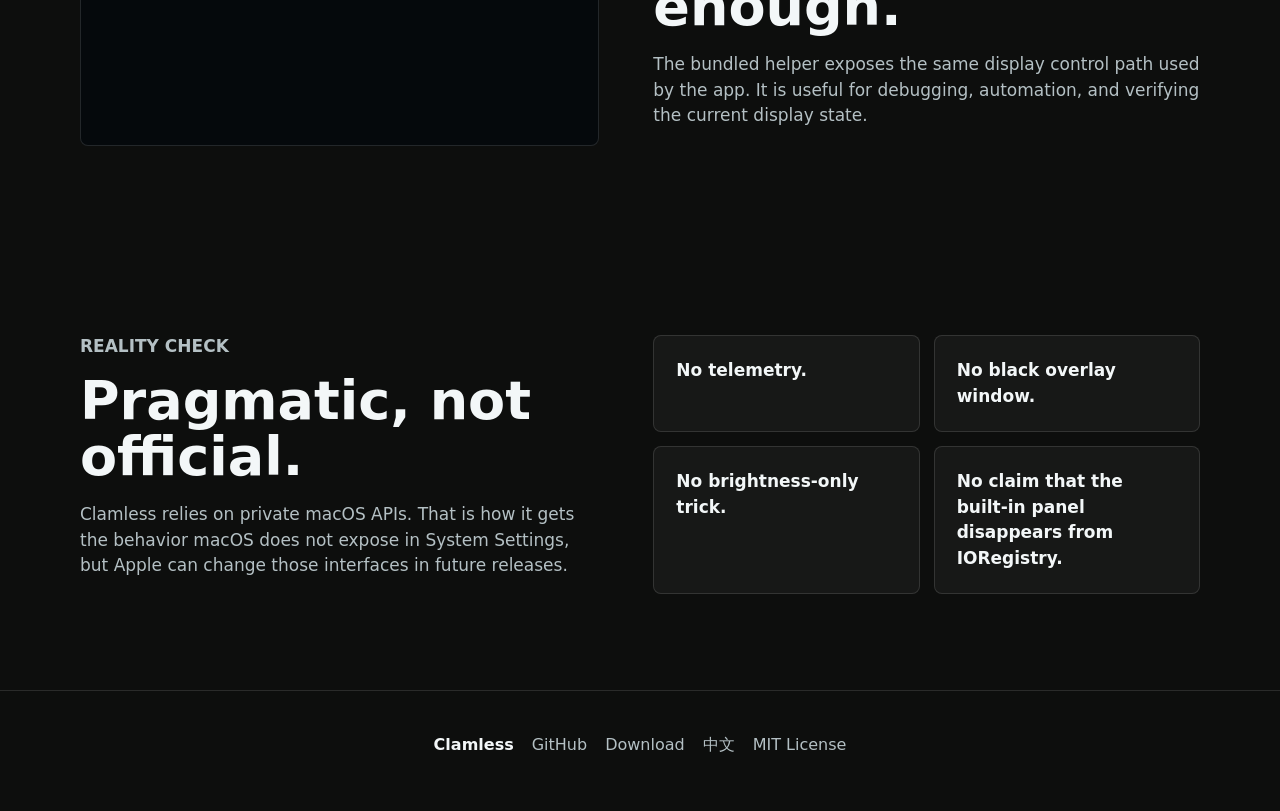
==== commit f7ab69fb: "Add Chinese README and website" ====
--- a/docs/index.html
+++ b/docs/index.html
@@ -9,9 +9,13 @@
     <meta property="og:type" content="website">
     <meta property="og:url" content="https://clamless.yuxiaozhu.me/">
     <meta property="og:image" content="assets/clamless-icon.svg">
+    <meta property="og:locale" content="en_US">
     <meta name="theme-color" content="#101820">
     <title>Clamless - Open-lid built-in display disconnect for MacBook</title>
     <link rel="canonical" href="https://clamless.yuxiaozhu.me/">
+    <link rel="alternate" hreflang="en" href="https://clamless.yuxiaozhu.me/">
+    <link rel="alternate" hreflang="zh-Hans" href="https://clamless.yuxiaozhu.me/zh.html">
+    <link rel="alternate" hreflang="x-default" href="https://clamless.yuxiaozhu.me/">
     <link rel="icon" href="assets/clamless-icon.svg" type="image/svg+xml">
     <link rel="stylesheet" href="styles.css">
   </head>
@@ -25,6 +29,7 @@
         <a href="#install">Install</a>
         <a href="#how">How it works</a>
         <a href="#limits">Limits</a>
+        <a class="language-link" href="zh.html" hreflang="zh-Hans">中文</a>
         <a class="nav-button" href="https://github.com/TCXM/clamless">GitHub</a>
       </nav>
     </header>
@@ -195,6 +200,7 @@
       <span>Clamless</span>
       <a href="https://github.com/TCXM/clamless">GitHub</a>
       <a href="https://github.com/TCXM/clamless/releases/latest">Download</a>
+      <a href="zh.html" hreflang="zh-Hans">中文</a>
       <a href="https://github.com/TCXM/clamless/blob/main/LICENSE">MIT License</a>
     </footer>
   </body>
--- a/docs/styles.css
+++ b/docs/styles.css
@@ -80,6 +80,11 @@
   background: rgba(255, 255, 255, 0.06);
 }
 
+.language-link {
+  color: var(--text);
+  font-weight: 720;
+}
+
 .hero {
   position: relative;
   display: grid;
@@ -516,7 +521,7 @@
     min-height: 64px;
   }
 
-  .nav a:not(.nav-button) {
+  .nav a:not(.nav-button):not(.language-link) {
     display: none;
   }
 
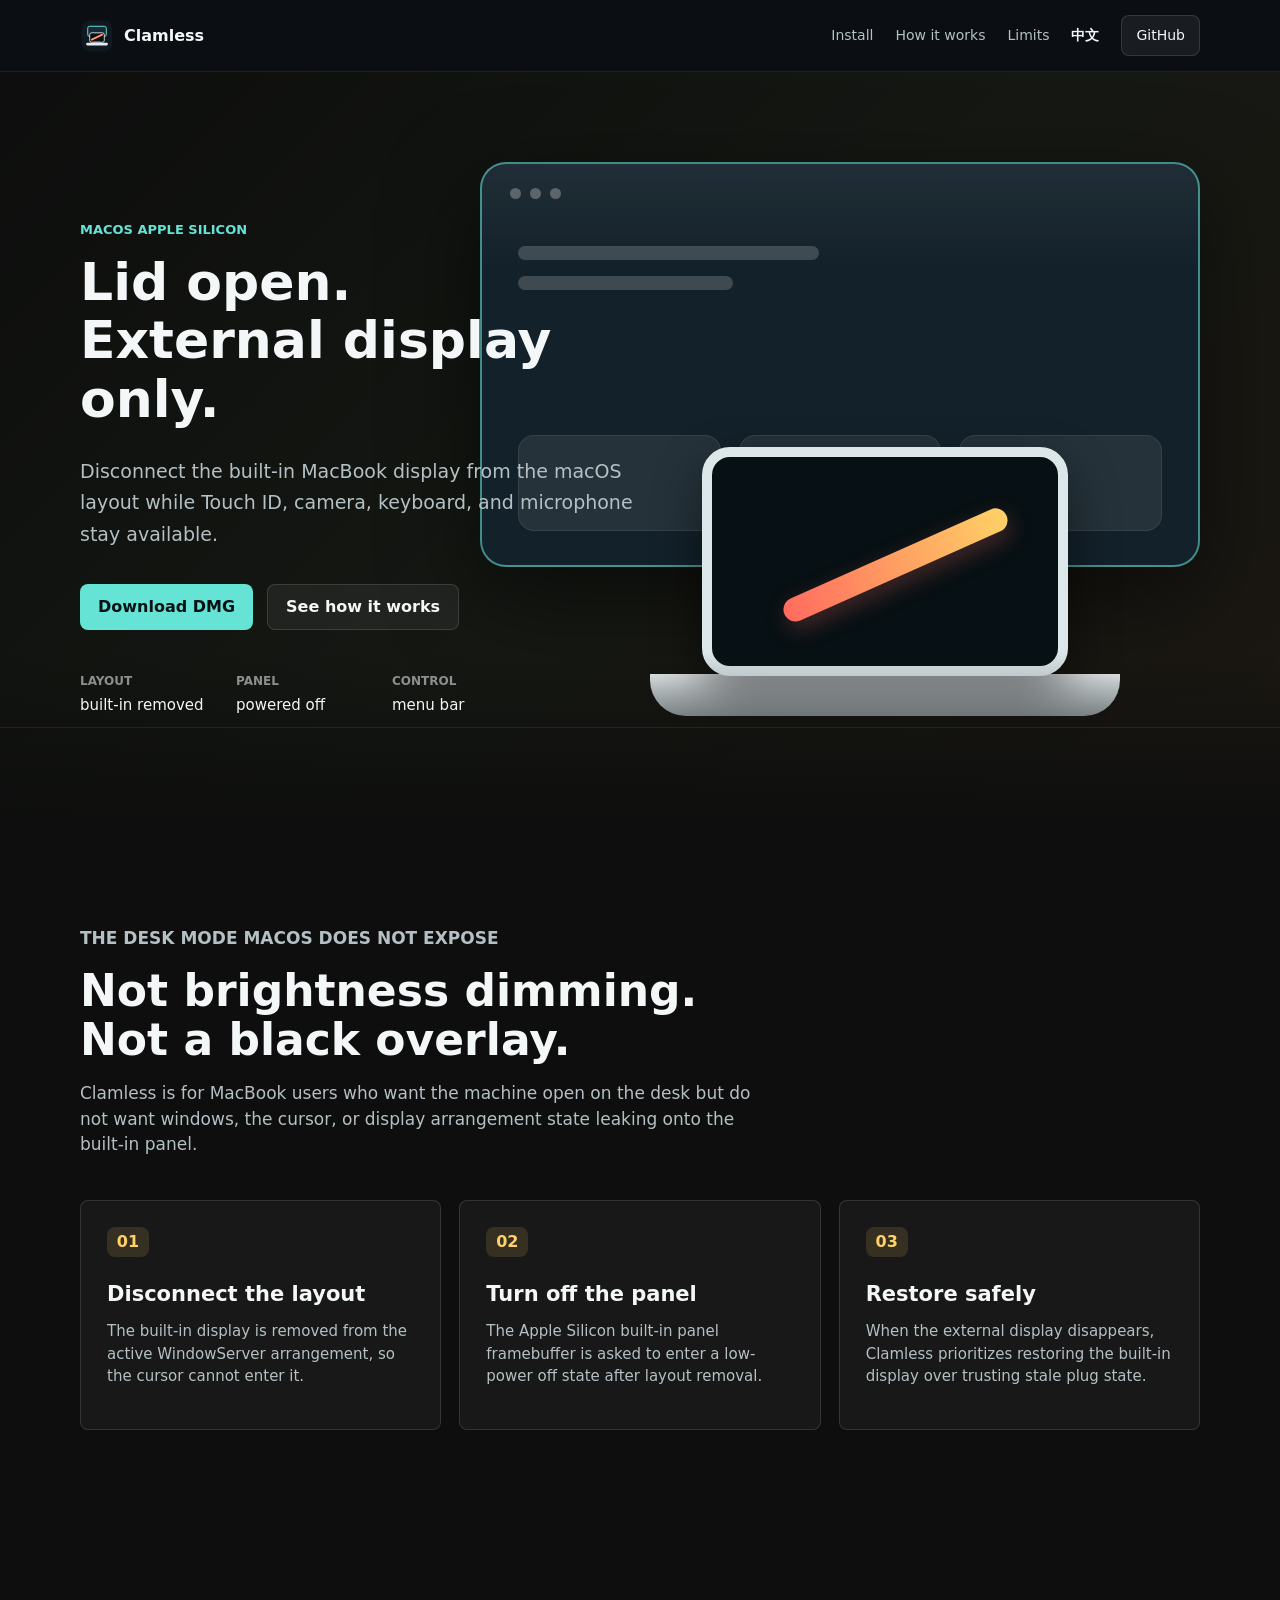
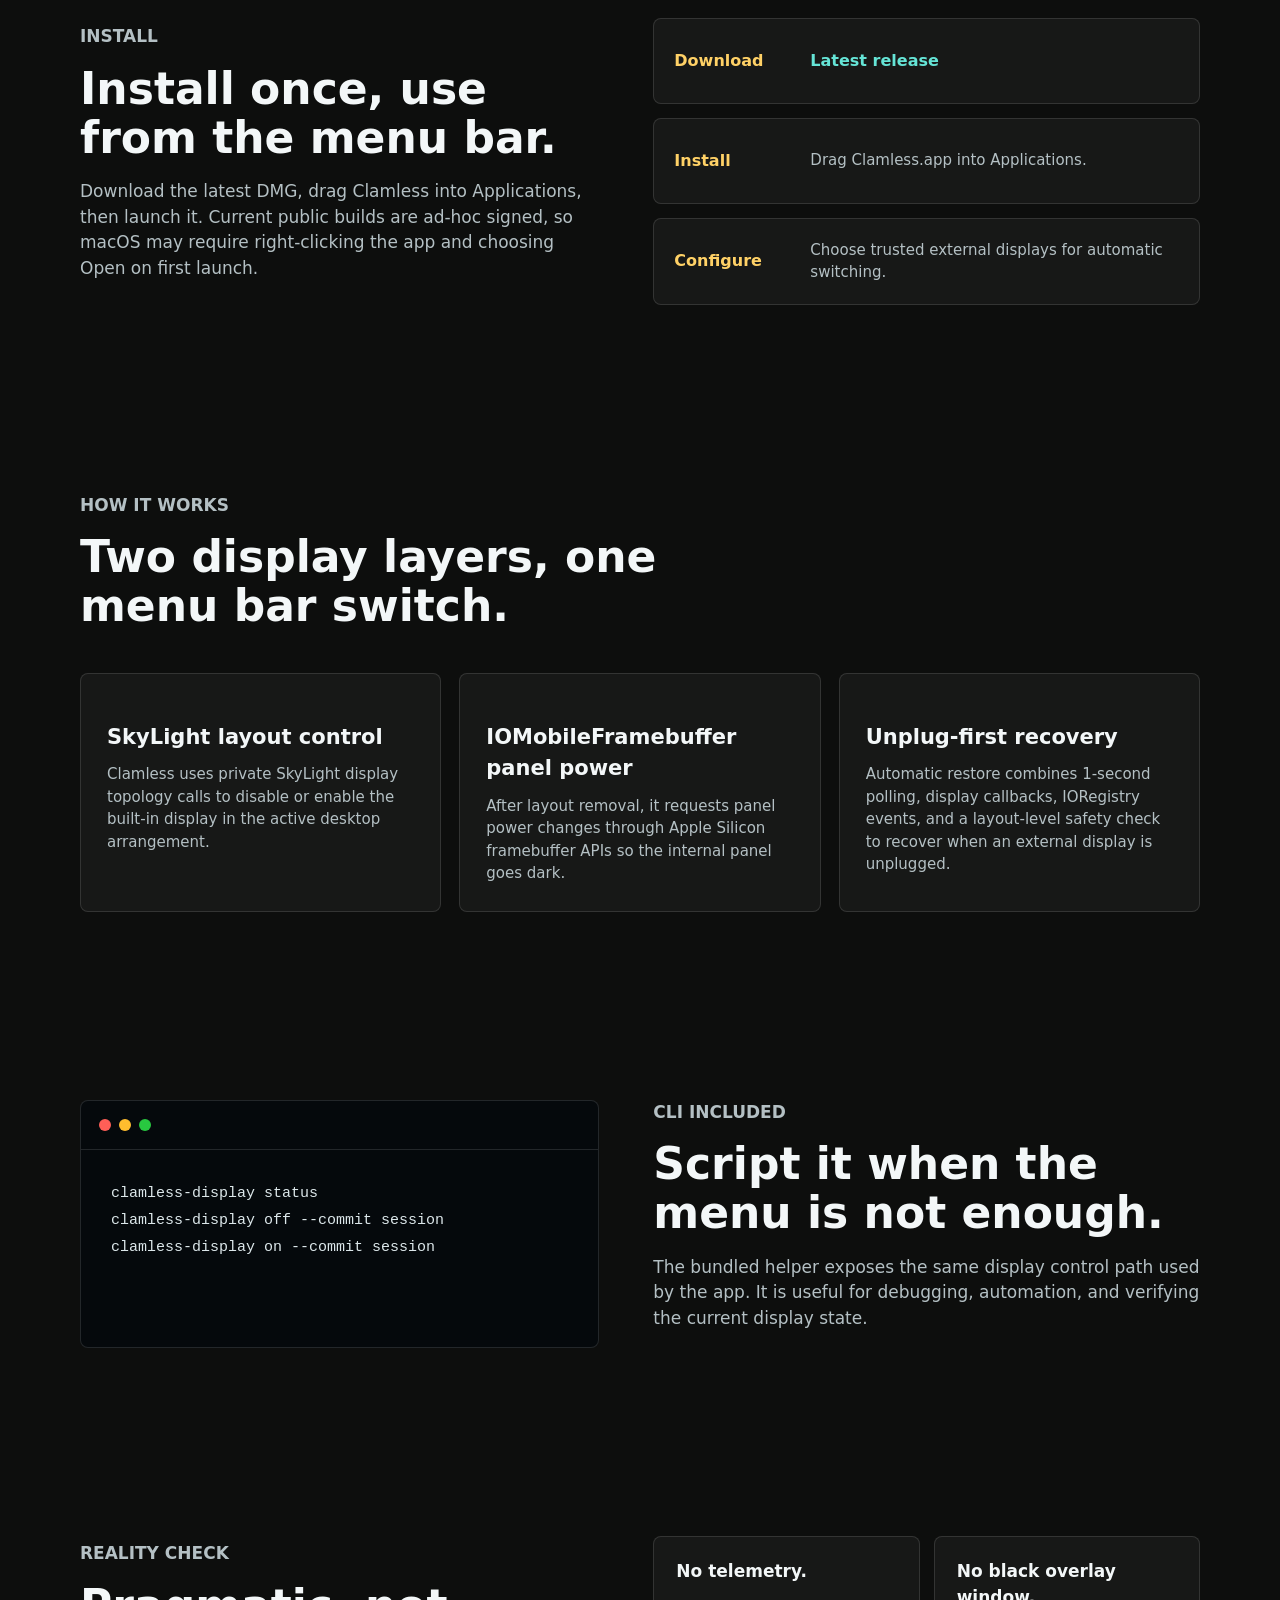
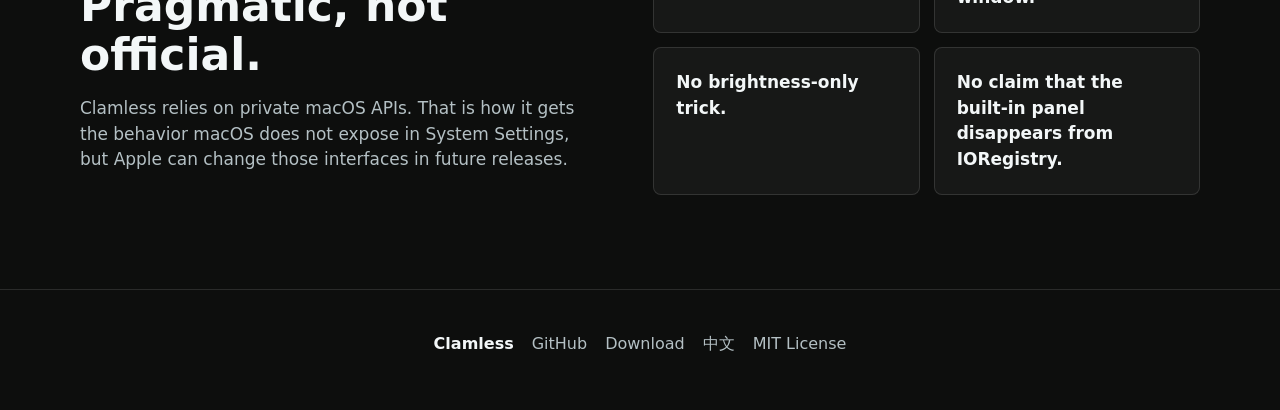
==== commit cb494156: "Refine English website typography" ====
--- a/docs/index.html
+++ b/docs/index.html
@@ -62,9 +62,9 @@
 
         <div class="hero-content">
           <p class="eyebrow">macOS Apple Silicon</p>
-          <h1 id="hero-title">Open the lid. Keep only the external display.</h1>
+          <h1 id="hero-title">Lid open.<br>External display only.</h1>
           <p class="hero-copy">
-            Clamless disconnects the built-in MacBook display from the macOS screen layout while keeping Touch ID, camera, keyboard, and microphone available.
+            Disconnect the built-in MacBook display from the macOS layout while Touch ID, camera, keyboard, and microphone stay available.
           </p>
           <div class="hero-actions">
             <a class="primary-action" href="https://github.com/TCXM/clamless/releases/latest">Download DMG</a>
@@ -89,8 +89,8 @@
 
       <section class="section intro-section">
         <div class="section-copy">
-          <p class="section-kicker">The desk setup macOS does not expose</p>
-          <h2>Not dimming. Not a black overlay. Not clamshell mode.</h2>
+          <p class="section-kicker">The desk mode macOS does not expose</p>
+          <h2>Not brightness dimming. Not a black overlay.</h2>
           <p>
             Clamless is for MacBook users who want the machine open on the desk but do not want windows, the cursor, or display arrangement state leaking onto the built-in panel.
           </p>
--- a/docs/styles.css
+++ b/docs/styles.css
@@ -23,6 +23,7 @@
 
 body {
   margin: 0;
+  overflow-x: hidden;
   background: var(--bg);
   color: var(--text);
   font-family: ui-sans-serif, system-ui, -apple-system, BlinkMacSystemFont, "SF Pro Text", "Segoe UI", sans-serif;
@@ -265,17 +266,51 @@
 }
 
 h1 {
-  max-width: 760px;
+  max-width: 520px;
   margin: 0;
-  font-size: 92px;
-  line-height: 0.94;
+  font-size: 52px;
+  line-height: 1.12;
+}
+
+html:lang(zh-Hans) body {
+  line-height: 1.72;
+}
+
+html:lang(zh-Hans) h1 {
+  max-width: 430px;
+  font-size: 64px;
+  line-height: 1.12;
+}
+
+html:lang(zh-Hans) .hero-copy {
+  max-width: 640px;
+  line-height: 1.76;
+}
+
+html:lang(zh-Hans) .section h2 {
+  max-width: 780px;
+  font-size: 46px;
+  line-height: 1.18;
+}
+
+html:lang(zh-Hans) .section p,
+html:lang(zh-Hans) .feature p,
+html:lang(zh-Hans) .timeline p,
+html:lang(zh-Hans) .install-steps p {
+  line-height: 1.76;
+}
+
+html:lang(zh-Hans) .feature h3,
+html:lang(zh-Hans) .timeline h3 {
+  line-height: 1.3;
 }
 
 .hero-copy {
   max-width: 590px;
   margin: 28px 0 0;
   color: var(--muted);
-  font-size: 21px;
+  font-size: 19px;
+  line-height: 1.65;
 }
 
 .hero-actions {
@@ -342,8 +377,8 @@
 
 .section h2 {
   margin: 0;
-  font-size: 54px;
-  line-height: 1.04;
+  font-size: 44px;
+  line-height: 1.12;
 }
 
 .section p {
@@ -552,11 +587,22 @@
   }
 
   h1 {
-    font-size: 68px;
+    font-size: 40px;
+  }
+
+  html:lang(zh-Hans) h1 {
+    max-width: 500px;
+    font-size: 52px;
+    line-height: 1.15;
   }
 
   .section h2 {
-    font-size: 44px;
+    font-size: 38px;
+  }
+
+  html:lang(zh-Hans) .section h2 {
+    font-size: 38px;
+    line-height: 1.22;
   }
 
   .feature-grid,
@@ -579,6 +625,10 @@
     padding-inline: 18px;
   }
 
+  .nav {
+    gap: 14px;
+  }
+
   .brand span {
     font-size: 15px;
   }
@@ -588,19 +638,61 @@
   }
 
   .hero {
-    padding-inline: 18px;
+    padding-inline: 18px 32px;
   }
 
   .hero-scene {
     display: none;
   }
 
+  .hero-content {
+    max-width: calc(100vw - 72px);
+  }
+
   h1 {
-    font-size: 56px;
+    font-size: 32px;
+  }
+
+  html:lang(zh-Hans) h1 {
+    font-size: 42px;
+    line-height: 1.2;
   }
 
   .hero-copy {
     font-size: 18px;
+    max-width: 100%;
+    overflow-wrap: break-word;
+  }
+
+  html:lang(zh-Hans) .hero-copy {
+    font-size: 17px;
+  }
+
+  .hero-facts {
+    display: grid;
+    grid-template-columns: repeat(3, minmax(0, 1fr));
+    gap: 14px;
+  }
+
+  .hero-facts div {
+    min-width: 0;
+  }
+
+  .hero-facts dt {
+    font-size: 11px;
+  }
+
+  .hero-facts dd {
+    overflow-wrap: break-word;
+    font-size: 14px;
+  }
+
+  .section-copy {
+    max-width: 100%;
+  }
+
+  .section-kicker {
+    overflow-wrap: break-word;
   }
 
   .hero-actions {
@@ -614,12 +706,16 @@
   }
 
   .section {
-    width: calc(100% - 36px);
+    width: calc(100% - 50px);
     padding: 70px 0;
   }
 
   .section h2 {
-    font-size: 36px;
+    font-size: 30px;
+  }
+
+  html:lang(zh-Hans) .section h2 {
+    font-size: 31px;
   }
 
   .install-steps li {
